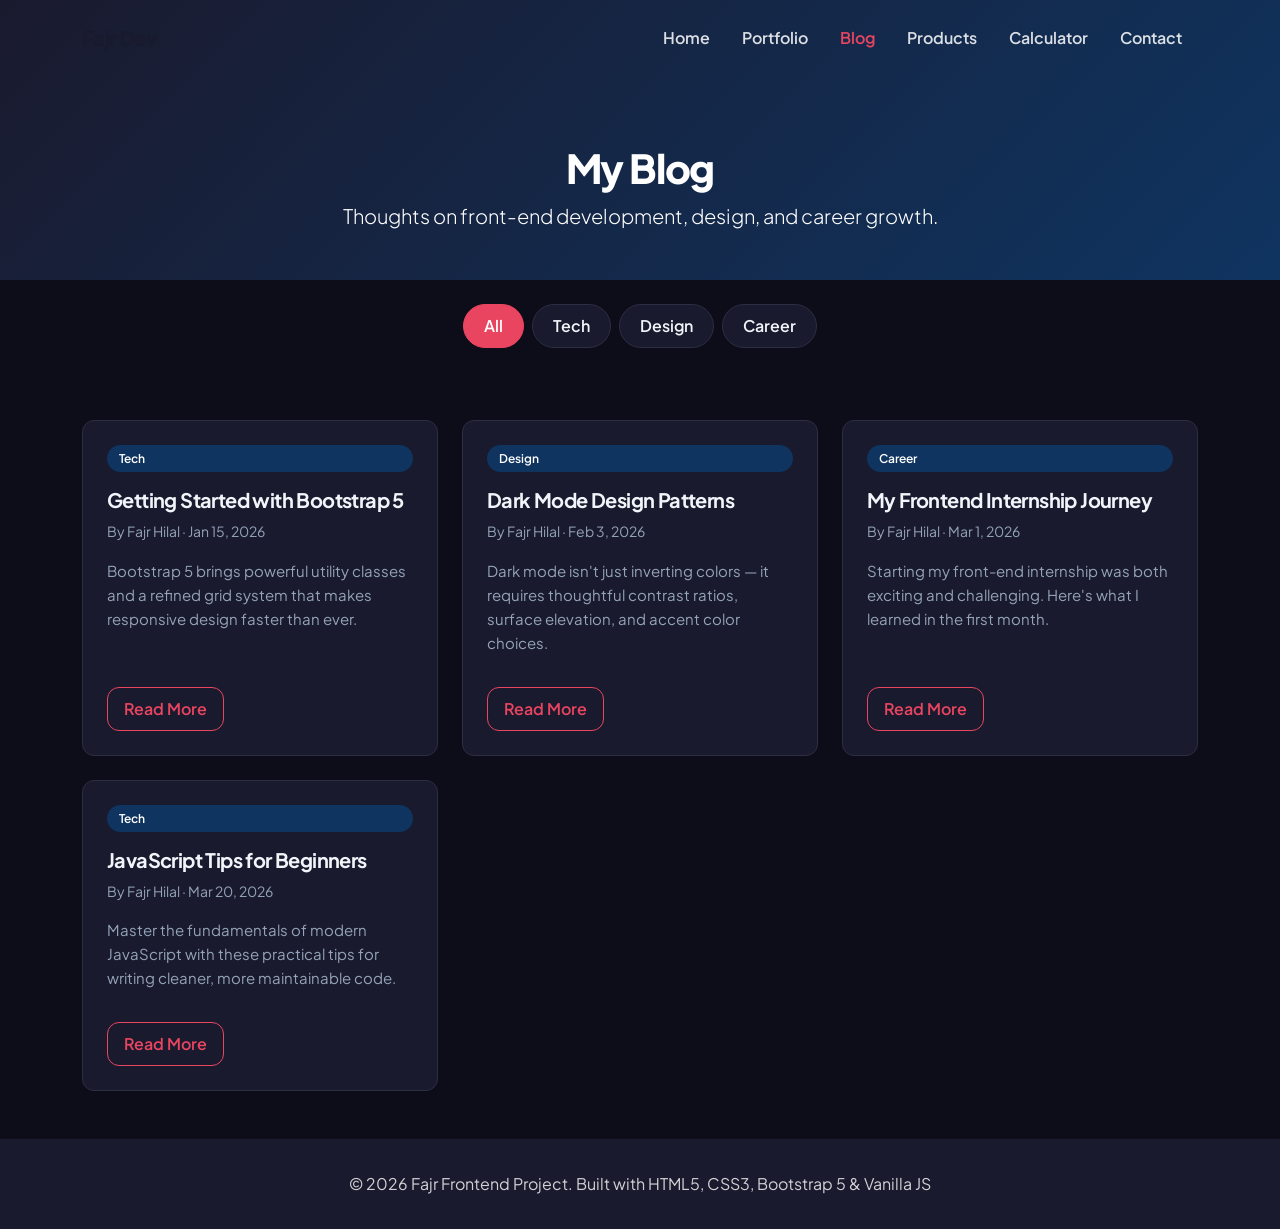
==== pages/blog.html @ ff94939b "Add complete 6-page responsive front-end internship project. Hub homepage with portfolio, blog, prod" ====
<!DOCTYPE html>
<html lang="en">
<head>
  <meta charset="UTF-8">
  <meta name="viewport" content="width=device-width, initial-scale=1.0">
  <meta name="description" content="Read articles on tech, design, and career topics from Fajr's front-end blog.">
  <title>Blog | Fajr Frontend Project</title>
  <link rel="preconnect" href="https://fonts.googleapis.com">
  <link rel="preconnect" href="https://fonts.gstatic.com" crossorigin>
  <link href="https://fonts.googleapis.com/css2?family=Plus+Jakarta+Sans:wght@400;600;700;800&family=JetBrains+Mono&display=swap" rel="stylesheet">
  <link rel="stylesheet" href="https://cdn.jsdelivr.net/npm/bootstrap@5.3.3/dist/css/bootstrap.min.css">
  <link rel="stylesheet" href="../css/style.css">
  <link rel="stylesheet" href="../css/blog.css">
</head>
<body data-theme="dark">
  <div id="loader">
    <div class="loader-spinner" role="status" aria-label="Loading"></div>
  </div>

  <header>
    <nav class="navbar navbar-expand-lg navbar-dark fixed-top navbar-scrolled">
      <div class="container">
        <a class="navbar-brand" href="../index.html">Fajr Dev</a>
        <button class="navbar-toggler" type="button" data-bs-toggle="collapse" data-bs-target="#mainNav" aria-controls="mainNav" aria-expanded="false" aria-label="Toggle navigation">
          <span class="navbar-toggler-icon"></span>
        </button>
        <div class="collapse navbar-collapse" id="mainNav">
          <ul class="navbar-nav ms-auto">
            <li class="nav-item"><a class="nav-link" href="../index.html">Home</a></li>
            <li class="nav-item"><a class="nav-link" href="portfolio.html">Portfolio</a></li>
            <li class="nav-item"><a class="nav-link" href="blog.html">Blog</a></li>
            <li class="nav-item"><a class="nav-link" href="products.html">Products</a></li>
            <li class="nav-item"><a class="nav-link" href="calculator.html">Calculator</a></li>
            <li class="nav-item"><a class="nav-link" href="contact.html">Contact</a></li>
          </ul>
        </div>
      </div>
    </nav>
  </header>

  <main>
    <!-- ─── Hero ─── -->
    <section class="blog-hero" aria-labelledby="blog-heading">
      <div class="container page-hero-offset">
        <h1 id="blog-heading">My Blog</h1>
        <p class="lead mb-0">Thoughts on front-end development, design, and career growth.</p>
      </div>
    </section>

    <!-- ─── Category Pills ─── -->
    <section aria-label="Blog categories">
      <div class="container">
        <div class="category-pills">
          <button class="category-pill active" type="button" data-category="all">All</button>
          <button class="category-pill" type="button" data-category="tech">Tech</button>
          <button class="category-pill" type="button" data-category="design">Design</button>
          <button class="category-pill" type="button" data-category="career">Career</button>
        </div>
      </div>
    </section>

    <!-- ─── Blog Grid ─── -->
    <section class="blog-section" aria-label="Blog posts">
      <div class="container">
        <div class="row row-cols-1 row-cols-md-2 row-cols-lg-3 g-4">
          <div class="col">
            <article class="blog-card" data-category="tech">
              <span class="category-badge">Tech</span>
              <h5>Getting Started with Bootstrap 5</h5>
              <p class="blog-meta">By Fajr Hilal &middot; Jan 15, 2026</p>
              <p class="excerpt">Bootstrap 5 brings powerful utility classes and a refined grid system that makes responsive design faster than ever.</p>
              <p class="full-text d-none">Bootstrap 5 brings powerful utility classes and a refined grid system that makes responsive design faster than ever. In this post, we explore the new offcanvas component, updated form controls, and how to customize Bootstrap with CSS variables. Whether you're starting a new project or migrating from Bootstrap 4, these tips will help you hit the ground running.</p>
              <button class="read-more-btn" type="button">Read More</button>
            </article>
          </div>
          <div class="col">
            <article class="blog-card" data-category="design">
              <span class="category-badge">Design</span>
              <h5>Dark Mode Design Patterns</h5>
              <p class="blog-meta">By Fajr Hilal &middot; Feb 3, 2026</p>
              <p class="excerpt">Dark mode isn't just inverting colors — it requires thoughtful contrast ratios, surface elevation, and accent color choices.</p>
              <p class="full-text d-none">Dark mode isn't just inverting colors — it requires thoughtful contrast ratios, surface elevation, and accent color choices. Learn how to use CSS custom properties for seamless theme switching, avoid pure black backgrounds, and ensure readability across all components. We'll also cover localStorage persistence and respecting the user's system preference with prefers-color-scheme.</p>
              <button class="read-more-btn" type="button">Read More</button>
            </article>
          </div>
          <div class="col">
            <article class="blog-card" data-category="career">
              <span class="category-badge">Career</span>
              <h5>My Frontend Internship Journey</h5>
              <p class="blog-meta">By Fajr Hilal &middot; Mar 1, 2026</p>
              <p class="excerpt">Starting my front-end internship was both exciting and challenging. Here's what I learned in the first month.</p>
              <p class="full-text d-none">Starting my front-end internship was both exciting and challenging. Here's what I learned in the first month: the importance of semantic HTML, writing maintainable CSS with custom properties, and debugging with browser DevTools. Building real projects like this multi-page website taught me more than any tutorial ever could. My advice? Start building, break things, and learn from every mistake.</p>
              <button class="read-more-btn" type="button">Read More</button>
            </article>
          </div>
          <div class="col">
            <article class="blog-card" data-category="tech">
              <span class="category-badge">Tech</span>
              <h5>JavaScript Tips for Beginners</h5>
              <p class="blog-meta">By Fajr Hilal &middot; Mar 20, 2026</p>
              <p class="excerpt">Master the fundamentals of modern JavaScript with these practical tips for writing cleaner, more maintainable code.</p>
              <p class="full-text d-none">Master the fundamentals of modern JavaScript with these practical tips for writing cleaner, more maintainable code. Use const and let instead of var, embrace arrow functions for concise syntax, and leverage DOMContentLoaded for safe DOM manipulation. We'll also cover event delegation, localStorage for persistence, and why you should always use 'use strict' at the top of your scripts.</p>
              <button class="read-more-btn" type="button">Read More</button>
            </article>
          </div>
        </div>
      </div>
    </section>
  </main>

  <footer class="site-footer">
    <div class="container text-center">
      <p class="mb-0">&copy; 2026 Fajr Frontend Project. Built with HTML5, CSS3, Bootstrap 5 &amp; Vanilla JS</p>
    </div>
  </footer>

  <button id="back-to-top" type="button" aria-label="Back to top">↑</button>

  <script src="https://cdn.jsdelivr.net/npm/bootstrap@5.3.3/dist/js/bootstrap.bundle.min.js"></script>
  <script src="../js/main.js"></script>
  <script src="../js/blog.js"></script>
</body>
</html>
---- css/style.css ----
/* ─── CSS Custom Properties ─── */
:root {
  --color-primary: #1A1A2E;
  --color-secondary: #16213E;
  --color-brand: #0F3460;
  --color-accent: #E94560;
  --color-bg: #F4F6FB;
  --color-surface: #FFFFFF;
  --color-border: #E2E8F0;
  --color-text: #1E293B;
  --color-muted: #64748B;
  --font-sans: 'Plus Jakarta Sans', sans-serif;
  --font-mono: 'JetBrains Mono', monospace;
  --radius-md: 12px;
  --shadow-md: 0 4px 16px rgba(0, 0, 0, 0.12);
  --transition: 0.25s cubic-bezier(0.4, 0, 0.2, 1);
  --spacing-xs: 0.5rem;
  --spacing-sm: 1rem;
  --spacing-md: 1.5rem;
  --spacing-lg: 2rem;
  --spacing-xl: 3rem;
}

/* ─── Dark Theme ─── */
body[data-theme='dark'] {
  --color-bg: #0D0D1A;
  --color-surface: #1A1A2E;
  --color-border: #2D2D44;
  --color-text: #F1F5F9;
  --color-muted: #94A3B8;
}

/* ─── Base ─── */
*,
*::before,
*::after {
  box-sizing: border-box;
}

html {
  scroll-behavior: smooth;
}

body {
  font-family: var(--font-sans);
  background-color: var(--color-bg);
  color: var(--color-text);
  line-height: 1.6;
  min-height: 100vh;
  display: flex;
  flex-direction: column;
  transition: background-color var(--transition), color var(--transition);
}

h1,
h2,
h3,
h4,
h5,
h6 {
  letter-spacing: -0.03em;
  font-weight: 700;
}

h1 {
  font-weight: 800;
}

main {
  flex: 1;
}

a {
  color: var(--color-accent);
  text-decoration: none;
  transition: color var(--transition);
}

a:hover {
  color: var(--color-brand);
}

img {
  max-width: 100%;
  height: auto;
}

/* ─── Loader ─── */
#loader {
  position: fixed;
  inset: 0;
  z-index: 9999;
  display: flex;
  align-items: center;
  justify-content: center;
  background-color: var(--color-primary);
  transition: opacity 0.6s ease;
}

#loader.fade-out {
  opacity: 0;
  pointer-events: none;
}

.loader-spinner {
  width: 48px;
  height: 48px;
  border: 4px solid rgba(255, 255, 255, 0.2);
  border-top-color: var(--color-accent);
  border-radius: 50%;
  animation: spin 0.8s linear infinite;
}

@keyframes spin {
  to {
    transform: rotate(360deg);
  }
}

/* ─── Navbar ─── */
.navbar {
  background-color: transparent;
  padding: var(--spacing-sm) 0;
  transition: background-color var(--transition), box-shadow var(--transition);
}

.navbar-scrolled {
  background: var(--color-primary) !important;
  box-shadow: var(--shadow-md);
}

.navbar-brand {
  font-weight: 800;
  letter-spacing: -0.03em;
  color: var(--color-surface) !important;
  font-size: 1.25rem;
}

.navbar .nav-link {
  color: rgba(255, 255, 255, 0.85) !important;
  font-weight: 600;
  padding: var(--spacing-xs) var(--spacing-sm) !important;
  min-height: 44px;
  display: flex;
  align-items: center;
  transition: color var(--transition);
}

.navbar .nav-link:hover,
.navbar .nav-link.active {
  color: var(--color-accent) !important;
}

.navbar-toggler {
  min-width: 44px;
  min-height: 44px;
  border-color: rgba(255, 255, 255, 0.3);
}

.navbar-toggler-icon {
  filter: invert(1);
}

/* ─── Glass Card ─── */
.glass-card {
  background: rgba(255, 255, 255, 0.08);
  backdrop-filter: blur(12px);
  -webkit-backdrop-filter: blur(12px);
  border: 1px solid rgba(255, 255, 255, 0.12);
  border-radius: var(--radius-md);
  box-shadow: var(--shadow-md);
  transition: transform var(--transition), box-shadow var(--transition);
}

body[data-theme='light'] .glass-card {
  background: rgba(255, 255, 255, 0.75);
  border-color: var(--color-border);
}

.glass-card:hover {
  transform: translateY(-4px);
  box-shadow: 0 8px 24px rgba(0, 0, 0, 0.15);
}

/* ─── Buttons ─── */
.btn-accent {
  background-color: var(--color-accent);
  border-color: var(--color-accent);
  color: #fff;
  font-weight: 600;
  border-radius: var(--radius-md);
  padding: 0.625rem 1.5rem;
  min-height: 44px;
  transition: background-color var(--transition), transform var(--transition);
}

.btn-accent:hover {
  background-color: #d63d56;
  border-color: #d63d56;
  color: #fff;
  transform: translateY(-2px);
}

.btn-outline-light-custom {
  border: 2px solid rgba(255, 255, 255, 0.6);
  color: #fff;
  font-weight: 600;
  border-radius: var(--radius-md);
  padding: 0.625rem 1.5rem;
  min-height: 44px;
  background: transparent;
  transition: background-color var(--transition), border-color var(--transition);
}

.btn-outline-light-custom:hover {
  background-color: rgba(255, 255, 255, 0.1);
  border-color: #fff;
  color: #fff;
}

/* ─── Page Hero Offset ─── */
.page-hero-offset {
  padding-top: 6rem;
}

.portfolio-hero .container.page-hero-offset {
  padding-top: 6rem;
}

/* ─── Section ─── */
.section-padding {
  padding: var(--spacing-xl) 0;
}

.section-title {
  font-weight: 800;
  letter-spacing: -0.03em;
  margin-bottom: var(--spacing-md);
}

.section-subtitle {
  color: var(--color-muted);
  max-width: 600px;
  margin: 0 auto var(--spacing-lg);
}

/* ─── Scroll Animations ─── */
.animate-on-scroll {
  opacity: 0;
  transform: translateY(20px);
}

.animate-on-scroll.visible {
  opacity: 1;
  transform: none;
  transition: opacity 0.5s ease, transform 0.5s ease;
}

/* ─── Back to Top ─── */
#back-to-top {
  position: fixed;
  bottom: 2rem;
  right: 2rem;
  width: 44px;
  height: 44px;
  border: none;
  border-radius: 50%;
  background-color: var(--color-accent);
  color: #fff;
  font-size: 1.25rem;
  cursor: pointer;
  display: none;
  align-items: center;
  justify-content: center;
  z-index: 1000;
  box-shadow: var(--shadow-md);
  transition: opacity var(--transition), transform var(--transition);
}

#back-to-top.visible {
  display: flex;
}

#back-to-top:hover {
  transform: translateY(-3px);
}

/* ─── Footer ─── */
.site-footer {
  background-color: var(--color-primary);
  color: rgba(255, 255, 255, 0.8);
  padding: var(--spacing-lg) 0;
  margin-top: auto;
}

.site-footer a {
  color: rgba(255, 255, 255, 0.8);
  transition: color var(--transition);
}

.site-footer a:hover {
  color: var(--color-accent);
}

.footer-social-link {
  display: inline-flex;
  align-items: center;
  justify-content: center;
  width: 44px;
  height: 44px;
  border-radius: 50%;
  background: rgba(255, 255, 255, 0.1);
  transition: background-color var(--transition), transform var(--transition);
}

.footer-social-link:hover {
  background-color: var(--color-accent);
  transform: translateY(-2px);
  color: #fff;
}

/* ─── Homepage Hero ─── */
.home-hero {
  min-height: 100vh;
  display: flex;
  align-items: center;
  justify-content: center;
  text-align: center;
  background: linear-gradient(135deg, var(--color-primary) 0%, var(--color-secondary) 50%, var(--color-brand) 100%);
  color: #fff;
  padding: var(--spacing-xl) var(--spacing-sm);
}

.home-hero h1 {
  font-size: clamp(2rem, 5vw, 3.5rem);
  margin-bottom: var(--spacing-sm);
}

.home-hero .lead {
  font-size: clamp(1rem, 2.5vw, 1.25rem);
  opacity: 0.9;
  max-width: 600px;
  margin: 0 auto var(--spacing-lg);
}

.hero-cta-group {
  display: flex;
  flex-wrap: wrap;
  gap: var(--spacing-sm);
  justify-content: center;
}

/* ─── Overview Cards ─── */
.overview-icon {
  width: 56px;
  height: 56px;
  display: flex;
  align-items: center;
  justify-content: center;
  background: var(--color-accent);
  color: #fff;
  border-radius: var(--radius-md);
  font-size: 1.5rem;
  margin-bottom: var(--spacing-sm);
}

/* ─── Page Grid Cards ─── */
.page-card {
  background: var(--color-surface);
  border: 1px solid var(--color-border);
  border-radius: var(--radius-md);
  padding: var(--spacing-md);
  height: 100%;
  display: flex;
  flex-direction: column;
  transition: transform var(--transition), box-shadow var(--transition);
}

.page-card:hover {
  transform: translateY(-4px);
  box-shadow: var(--shadow-md);
}

.page-card-icon {
  font-size: 2rem;
  margin-bottom: var(--spacing-sm);
}

.page-card .btn {
  margin-top: auto;
}

/* ─── CTA Strip ─── */
.cta-strip {
  background-color: var(--color-accent);
  color: #fff;
  padding: var(--spacing-xl) var(--spacing-sm);
  text-align: center;
}

.cta-strip h2 {
  font-weight: 800;
  letter-spacing: -0.03em;
  margin-bottom: var(--spacing-sm);
}

.cta-strip .btn {
  background: #fff;
  color: var(--color-accent);
  font-weight: 700;
  border: none;
  border-radius: var(--radius-md);
  padding: 0.75rem 2rem;
  min-height: 44px;
  transition: transform var(--transition);
}

.cta-strip .btn:hover {
  transform: translateY(-2px);
  background: #fff;
  color: var(--color-accent);
}

/* ─── Theme Toggle ─── */
#theme-toggle {
  min-width: 44px;
  min-height: 44px;
  border: 1px solid rgba(255, 255, 255, 0.3);
  background: transparent;
  color: #fff;
  border-radius: var(--radius-md);
  cursor: pointer;
  font-size: 1.25rem;
  transition: background-color var(--transition);
}

#theme-toggle:hover {
  background: rgba(255, 255, 255, 0.1);
}

/* ─── Cart Badge ─── */
.cart-icon-btn {
  position: relative;
  min-width: 44px;
  min-height: 44px;
  display: flex;
  align-items: center;
  justify-content: center;
  background: transparent;
  border: none;
  color: #fff;
  font-size: 1.25rem;
  cursor: default;
}

#cart-count {
  position: absolute;
  top: 0;
  right: 0;
  background: var(--color-accent);
  color: #fff;
  font-size: 0.7rem;
  font-weight: 700;
  width: 20px;
  height: 20px;
  border-radius: 50%;
  display: flex;
  align-items: center;
  justify-content: center;
}
---- css/blog.css ----
/* ─── Blog Hero ─── */
.blog-hero {
  padding: var(--spacing-xl) 0;
  text-align: center;
  background: linear-gradient(135deg, var(--color-primary), var(--color-brand));
  color: #fff;
}

.blog-hero h1 {
  font-weight: 800;
  letter-spacing: -0.03em;
}

/* ─── Category Pills ─── */
.category-pills {
  display: flex;
  flex-wrap: wrap;
  gap: var(--spacing-xs);
  justify-content: center;
  padding: var(--spacing-md) 0;
}

.category-pill {
  padding: 0.5rem 1.25rem;
  border: 1px solid var(--color-border);
  border-radius: 999px;
  background: var(--color-surface);
  color: var(--color-text);
  font-weight: 600;
  cursor: pointer;
  min-height: 44px;
  transition: background-color var(--transition), color var(--transition), border-color var(--transition);
}

.category-pill:hover {
  border-color: var(--color-accent);
  color: var(--color-accent);
}

.category-pill.active {
  background-color: var(--color-accent);
  border-color: var(--color-accent);
  color: #fff;
}

/* ─── Blog Grid ─── */
.blog-section {
  padding: var(--spacing-xl) 0;
}

.blog-card {
  background: var(--color-surface);
  border: 1px solid var(--color-border);
  border-radius: var(--radius-md);
  padding: var(--spacing-md);
  height: 100%;
  display: flex;
  flex-direction: column;
  transition: transform var(--transition), box-shadow var(--transition);
}

.blog-card:hover {
  transform: translateY(-4px);
  box-shadow: var(--shadow-md);
}

.blog-card.hidden {
  display: none;
}

.category-badge {
  display: inline-block;
  padding: 0.25rem 0.75rem;
  background: var(--color-brand);
  color: #fff;
  border-radius: 999px;
  font-size: 0.75rem;
  font-weight: 600;
  text-transform: capitalize;
  margin-bottom: var(--spacing-sm);
}

.blog-card h5 {
  font-weight: 700;
  letter-spacing: -0.03em;
}

.blog-meta {
  color: var(--color-muted);
  font-size: 0.875rem;
  margin-bottom: var(--spacing-sm);
}

.blog-card .excerpt,
.blog-card .full-text {
  color: var(--color-muted);
  font-size: 0.9375rem;
  flex: 1;
}

.read-more-btn {
  align-self: flex-start;
  margin-top: var(--spacing-sm);
  background: transparent;
  border: 1px solid var(--color-accent);
  color: var(--color-accent);
  padding: 0.5rem 1rem;
  border-radius: var(--radius-md);
  font-weight: 600;
  cursor: pointer;
  min-height: 44px;
  transition: background-color var(--transition), color var(--transition);
}

.read-more-btn:hover {
  background: var(--color-accent);
  color: #fff;
}
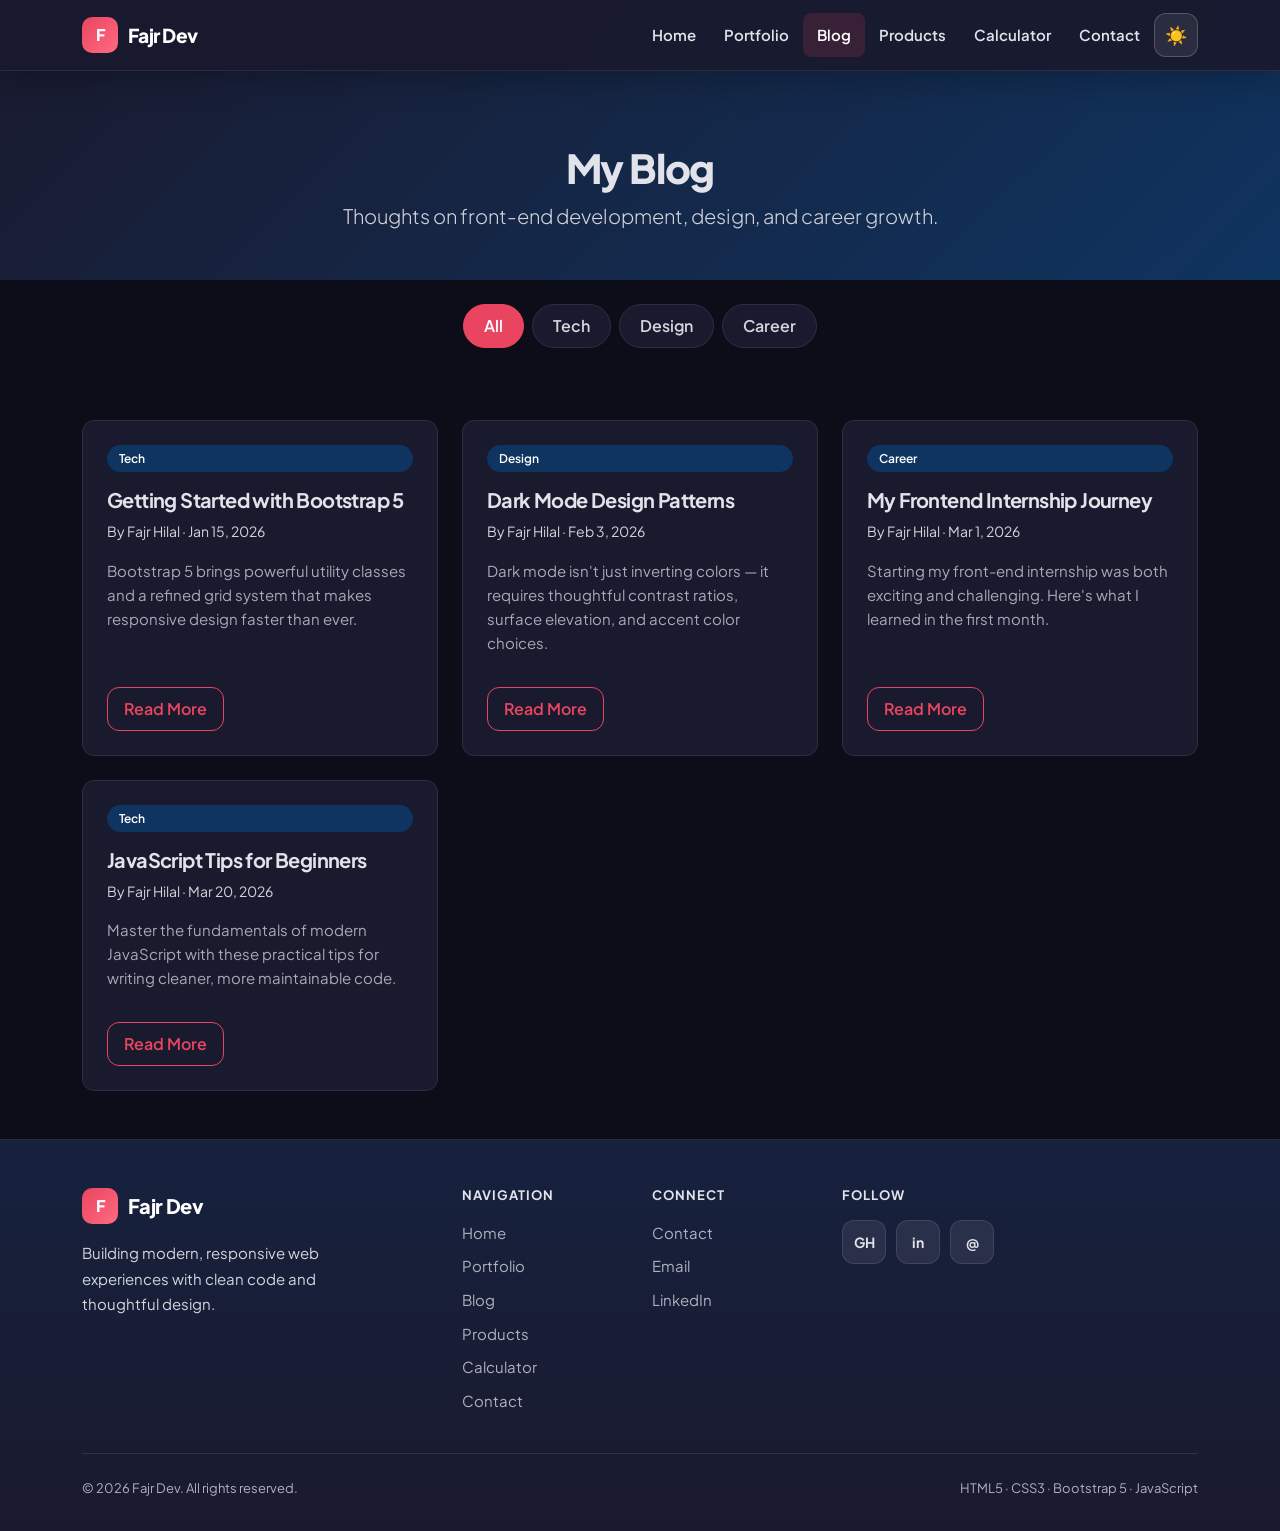
==== commit 01932d71: "Polish header, footer, mobile nav, and product images. Redesign navbar with glass effect and animate" ====
--- a/pages/blog.html
+++ b/pages/blog.html
@@ -17,15 +17,25 @@
     <div class="loader-spinner" role="status" aria-label="Loading"></div>
   </div>
 
-  <header>
-    <nav class="navbar navbar-expand-lg navbar-dark fixed-top navbar-scrolled">
-      <div class="container">
-        <a class="navbar-brand" href="../index.html">Fajr Dev</a>
-        <button class="navbar-toggler" type="button" data-bs-toggle="collapse" data-bs-target="#mainNav" aria-controls="mainNav" aria-expanded="false" aria-label="Toggle navigation">
-          <span class="navbar-toggler-icon"></span>
-        </button>
+  <header class="site-header">
+    <nav class="navbar navbar-expand-lg navbar-dark fixed-top navbar-solid" id="main-navbar">
+      <div class="container navbar-container">
+        <a class="navbar-brand" href="../index.html">
+          <span class="brand-mark" aria-hidden="true">F</span>
+          <span class="brand-text">Fajr Dev</span>
+        </a>
+        <div class="navbar-toolbar">
+          <button id="theme-toggle" class="theme-toggle-btn" type="button" aria-label="Switch to light mode">
+            <span class="theme-icon" aria-hidden="true">☀️</span>
+          </button>
+          <button class="custom-toggler" type="button" data-bs-toggle="collapse" data-bs-target="#mainNav" aria-controls="mainNav" aria-expanded="false" aria-label="Toggle navigation">
+            <span class="toggler-bar"></span>
+            <span class="toggler-bar"></span>
+            <span class="toggler-bar"></span>
+          </button>
+        </div>
         <div class="collapse navbar-collapse" id="mainNav">
-          <ul class="navbar-nav ms-auto">
+          <ul class="navbar-nav ms-lg-auto">
             <li class="nav-item"><a class="nav-link" href="../index.html">Home</a></li>
             <li class="nav-item"><a class="nav-link" href="portfolio.html">Portfolio</a></li>
             <li class="nav-item"><a class="nav-link" href="blog.html">Blog</a></li>
@@ -109,8 +119,48 @@
   </main>
 
   <footer class="site-footer">
-    <div class="container text-center">
-      <p class="mb-0">&copy; 2026 Fajr Frontend Project. Built with HTML5, CSS3, Bootstrap 5 &amp; Vanilla JS</p>
+    <div class="container">
+      <div class="row g-4">
+        <div class="col-lg-4 col-md-6">
+          <a href="../index.html" class="footer-brand">
+            <span class="brand-mark" aria-hidden="true">F</span>
+            Fajr Dev
+          </a>
+          <p class="footer-tagline">Building modern, responsive web experiences with clean code and thoughtful design.</p>
+        </div>
+        <div class="col-lg-2 col-md-3 col-6">
+          <h3 class="footer-title">Navigation</h3>
+          <ul class="footer-links">
+            <li><a href="../index.html">Home</a></li>
+            <li><a href="portfolio.html">Portfolio</a></li>
+            <li><a href="blog.html">Blog</a></li>
+            <li><a href="products.html">Products</a></li>
+            <li><a href="calculator.html">Calculator</a></li>
+            <li><a href="contact.html">Contact</a></li>
+          </ul>
+        </div>
+        <div class="col-lg-2 col-md-3 col-6">
+          <h3 class="footer-title">Connect</h3>
+          <ul class="footer-links">
+            <li><a href="contact.html">Contact</a></li>
+            <li><a href="mailto:fajr@example.com">Email</a></li>
+            <li><a href="https://linkedin.com" target="_blank" rel="noopener noreferrer">LinkedIn</a></li>
+          </ul>
+        </div>
+        <div class="col-lg-4 col-md-12">
+          <h3 class="footer-title">Follow</h3>
+          <div class="footer-social">
+            <a href="https://github.com/Fajr-9/internship-Quick-" class="footer-social-link" target="_blank" rel="noopener noreferrer" aria-label="GitHub">GH</a>
+            <a href="https://linkedin.com" class="footer-social-link" target="_blank" rel="noopener noreferrer" aria-label="LinkedIn">in</a>
+            <a href="mailto:fajr@example.com" class="footer-social-link" aria-label="Email">@</a>
+          </div>
+        </div>
+      </div>
+      <div class="footer-divider"></div>
+      <div class="footer-bottom">
+        <span>&copy; 2026 Fajr Dev. All rights reserved.</span>
+        <span>HTML5 · CSS3 · Bootstrap 5 · JavaScript</span>
+      </div>
     </div>
   </footer>
 
--- a/css/style.css
+++ b/css/style.css
@@ -9,6 +9,8 @@
   --color-border: #E2E8F0;
   --color-text: #1E293B;
   --color-muted: #64748B;
+  --color-silver: #D4D4DC;
+  --color-silver-muted: #A8A8B8;
   --font-sans: 'Plus Jakarta Sans', sans-serif;
   --font-mono: 'JetBrains Mono', monospace;
   --radius-md: 12px;
@@ -26,8 +28,10 @@
   --color-bg: #0D0D1A;
   --color-surface: #1A1A2E;
   --color-border: #2D2D44;
-  --color-text: #F1F5F9;
-  --color-muted: #94A3B8;
+  --color-text: #D4D4DC;
+  --color-muted: #A8A8B8;
+  --color-silver: #E2E2EA;
+  --color-silver-muted: #B0B0BE;
 }
 
 /* ─── Base ─── */
@@ -66,6 +70,25 @@
   font-weight: 800;
 }
 
+body[data-theme='dark'] h1,
+body[data-theme='dark'] h2,
+body[data-theme='dark'] h3,
+body[data-theme='dark'] h4,
+body[data-theme='dark'] h5,
+body[data-theme='dark'] h6 {
+  color: var(--color-silver);
+}
+
+body[data-theme='dark'] p,
+body[data-theme='dark'] li,
+body[data-theme='dark'] label {
+  color: var(--color-text);
+}
+
+body[data-theme='dark'] .text-muted {
+  color: var(--color-silver-muted) !important;
+}
+
 main {
   flex: 1;
 }
@@ -118,47 +141,217 @@
 }
 
 /* ─── Navbar ─── */
+.site-header {
+  position: relative;
+  z-index: 1030;
+}
+
 .navbar {
   background-color: transparent;
-  padding: var(--spacing-sm) 0;
-  transition: background-color var(--transition), box-shadow var(--transition);
-}
-
+  padding: 0.75rem 0;
+  transition: background-color var(--transition), box-shadow var(--transition), border-color var(--transition);
+}
+
+.navbar-solid,
 .navbar-scrolled {
-  background: var(--color-primary) !important;
-  box-shadow: var(--shadow-md);
+  background: rgba(26, 26, 46, 0.92) !important;
+  backdrop-filter: blur(16px);
+  -webkit-backdrop-filter: blur(16px);
+  border-bottom: 1px solid rgba(255, 255, 255, 0.08);
+  box-shadow: 0 8px 32px rgba(0, 0, 0, 0.25);
+}
+
+.navbar-container {
+  display: flex;
+  flex-wrap: wrap;
+  align-items: center;
 }
 
 .navbar-brand {
+  display: inline-flex;
+  align-items: center;
+  gap: 0.625rem;
   font-weight: 800;
   letter-spacing: -0.03em;
-  color: var(--color-surface) !important;
-  font-size: 1.25rem;
+  color: #FFFFFF !important;
+  font-size: 1.2rem;
+  transition: color var(--transition), transform var(--transition);
+}
+
+.navbar-brand:hover {
+  color: #FFFFFF !important;
+  transform: translateY(-1px);
+}
+
+.brand-mark {
+  display: inline-flex;
+  align-items: center;
+  justify-content: center;
+  width: 36px;
+  height: 36px;
+  background: linear-gradient(135deg, var(--color-accent), #ff6b81);
+  color: #fff;
+  font-weight: 800;
+  font-size: 1rem;
+  border-radius: 10px;
+  flex-shrink: 0;
+}
+
+.brand-text {
+  color: #FFFFFF;
+}
+
+.navbar-toolbar {
+  display: flex;
+  align-items: center;
+  gap: 0.5rem;
+  margin-left: auto;
+}
+
+.navbar-collapse {
+  flex-basis: 100%;
+  flex-grow: 1;
 }
 
 .navbar .nav-link {
-  color: rgba(255, 255, 255, 0.85) !important;
+  color: var(--color-silver) !important;
   font-weight: 600;
-  padding: var(--spacing-xs) var(--spacing-sm) !important;
+  font-size: 0.9375rem;
+  padding: 0.625rem 1rem !important;
   min-height: 44px;
   display: flex;
   align-items: center;
-  transition: color var(--transition);
-}
-
-.navbar .nav-link:hover,
+  border-radius: 8px;
+  transition: color var(--transition), background-color var(--transition);
+}
+
+.navbar .nav-link:hover {
+  color: #FFFFFF !important;
+  background-color: rgba(255, 255, 255, 0.06);
+}
+
 .navbar .nav-link.active {
-  color: var(--color-accent) !important;
-}
-
-.navbar-toggler {
-  min-width: 44px;
-  min-height: 44px;
-  border-color: rgba(255, 255, 255, 0.3);
-}
-
-.navbar-toggler-icon {
-  filter: invert(1);
+  color: #FFFFFF !important;
+  background-color: rgba(233, 69, 96, 0.15);
+}
+
+.navbar-nav {
+  padding: 0.75rem 0;
+}
+
+/* ─── Custom Toggler ─── */
+.custom-toggler {
+  display: flex;
+  flex-direction: column;
+  justify-content: center;
+  align-items: center;
+  gap: 5px;
+  width: 44px;
+  height: 44px;
+  padding: 0;
+  border: 1px solid rgba(255, 255, 255, 0.2);
+  border-radius: var(--radius-md);
+  background: rgba(255, 255, 255, 0.08);
+  cursor: pointer;
+  transition: background-color var(--transition), border-color var(--transition);
+}
+
+.custom-toggler:hover {
+  background: rgba(255, 255, 255, 0.14);
+  border-color: rgba(255, 255, 255, 0.35);
+}
+
+.custom-toggler:focus-visible {
+  outline: 2px solid var(--color-accent);
+  outline-offset: 2px;
+}
+
+.toggler-bar {
+  display: block;
+  width: 20px;
+  height: 2px;
+  background-color: #FFFFFF;
+  border-radius: 2px;
+  transition: transform var(--transition), opacity var(--transition);
+}
+
+.custom-toggler.is-open .toggler-bar:nth-child(1) {
+  transform: translateY(7px) rotate(45deg);
+}
+
+.custom-toggler.is-open .toggler-bar:nth-child(2) {
+  opacity: 0;
+}
+
+.custom-toggler.is-open .toggler-bar:nth-child(3) {
+  transform: translateY(-7px) rotate(-45deg);
+}
+
+/* ─── Theme Toggle ─── */
+.theme-toggle-btn {
+  display: inline-flex;
+  align-items: center;
+  justify-content: center;
+  width: 44px;
+  height: 44px;
+  border: 1px solid rgba(255, 255, 255, 0.2);
+  background: rgba(255, 255, 255, 0.08);
+  color: #fff;
+  border-radius: var(--radius-md);
+  cursor: pointer;
+  font-size: 1.125rem;
+  flex-shrink: 0;
+  transition: background-color var(--transition), border-color var(--transition), transform var(--transition);
+}
+
+.theme-toggle-btn:hover {
+  background: rgba(255, 255, 255, 0.14);
+  border-color: rgba(255, 255, 255, 0.35);
+  transform: scale(1.05);
+}
+
+.theme-toggle-btn:focus-visible {
+  outline: 2px solid var(--color-accent);
+  outline-offset: 2px;
+}
+
+@media (min-width: 992px) {
+  .custom-toggler {
+    display: none;
+  }
+
+  .navbar-toolbar {
+    margin-left: 0;
+    order: 3;
+  }
+
+  .navbar-collapse {
+    flex-basis: auto;
+    flex-grow: 1;
+    order: 2;
+  }
+
+  .navbar-nav {
+    padding: 0;
+  }
+
+  .navbar .nav-link {
+    padding: 0.5rem 0.875rem !important;
+  }
+}
+
+@media (max-width: 991.98px) {
+  .navbar-collapse {
+    margin-top: 0.75rem;
+    padding: 0.5rem;
+    background: rgba(15, 15, 30, 0.6);
+    border: 1px solid rgba(255, 255, 255, 0.08);
+    border-radius: var(--radius-md);
+  }
+
+  .navbar .nav-link {
+    padding: 0.75rem 1rem !important;
+  }
 }
 
 /* ─── Glass Card ─── */
@@ -175,6 +368,14 @@
 body[data-theme='light'] .glass-card {
   background: rgba(255, 255, 255, 0.75);
   border-color: var(--color-border);
+}
+
+body[data-theme='dark'] .glass-card {
+  color: var(--color-text);
+}
+
+body[data-theme='dark'] .glass-card h3 {
+  color: var(--color-silver);
 }
 
 .glass-card:hover {
@@ -287,19 +488,70 @@
 
 /* ─── Footer ─── */
 .site-footer {
-  background-color: var(--color-primary);
-  color: rgba(255, 255, 255, 0.8);
-  padding: var(--spacing-lg) 0;
+  background: linear-gradient(180deg, var(--color-secondary) 0%, var(--color-primary) 100%);
+  color: var(--color-silver-muted);
+  padding: var(--spacing-xl) 0 var(--spacing-lg);
   margin-top: auto;
-}
-
-.site-footer a {
-  color: rgba(255, 255, 255, 0.8);
-  transition: color var(--transition);
-}
-
-.site-footer a:hover {
+  border-top: 1px solid rgba(255, 255, 255, 0.08);
+}
+
+.footer-brand {
+  display: inline-flex;
+  align-items: center;
+  gap: 0.625rem;
+  font-weight: 800;
+  font-size: 1.25rem;
+  color: #FFFFFF !important;
+  margin-bottom: var(--spacing-sm);
+  letter-spacing: -0.03em;
+}
+
+.footer-brand:hover {
+  color: #FFFFFF !important;
+}
+
+.footer-tagline {
+  color: var(--color-silver-muted);
+  font-size: 0.9375rem;
+  line-height: 1.7;
+  max-width: 280px;
+  margin-bottom: 0;
+}
+
+.footer-title {
+  font-size: 0.8125rem;
+  font-weight: 700;
+  text-transform: uppercase;
+  letter-spacing: 0.08em;
+  color: var(--color-silver);
+  margin-bottom: var(--spacing-sm);
+}
+
+.footer-links {
+  list-style: none;
+  padding: 0;
+  margin: 0;
+}
+
+.footer-links li {
+  margin-bottom: 0.5rem;
+}
+
+.footer-links a {
+  color: var(--color-silver-muted);
+  font-size: 0.9375rem;
+  transition: color var(--transition), padding-left var(--transition);
+}
+
+.footer-links a:hover {
   color: var(--color-accent);
+  padding-left: 4px;
+}
+
+.footer-social {
+  display: flex;
+  gap: 0.625rem;
+  flex-wrap: wrap;
 }
 
 .footer-social-link {
@@ -308,15 +560,43 @@
   justify-content: center;
   width: 44px;
   height: 44px;
-  border-radius: 50%;
-  background: rgba(255, 255, 255, 0.1);
-  transition: background-color var(--transition), transform var(--transition);
+  border-radius: var(--radius-md);
+  background: rgba(255, 255, 255, 0.08);
+  border: 1px solid rgba(255, 255, 255, 0.1);
+  color: var(--color-silver);
+  font-weight: 700;
+  font-size: 0.875rem;
+  transition: background-color var(--transition), transform var(--transition), border-color var(--transition), color var(--transition);
 }
 
 .footer-social-link:hover {
   background-color: var(--color-accent);
-  transform: translateY(-2px);
-  color: #fff;
+  border-color: var(--color-accent);
+  transform: translateY(-3px);
+  color: #fff;
+}
+
+.footer-divider {
+  height: 1px;
+  background: rgba(255, 255, 255, 0.1);
+  margin: var(--spacing-lg) 0 var(--spacing-md);
+}
+
+.footer-bottom {
+  display: flex;
+  flex-direction: column;
+  gap: 0.375rem;
+  text-align: center;
+  font-size: 0.8125rem;
+  color: var(--color-silver-muted);
+}
+
+@media (min-width: 768px) {
+  .footer-bottom {
+    flex-direction: row;
+    justify-content: space-between;
+    text-align: left;
+  }
 }
 
 /* ─── Homepage Hero ─── */
@@ -373,7 +653,12 @@
   height: 100%;
   display: flex;
   flex-direction: column;
+  color: var(--color-text);
   transition: transform var(--transition), box-shadow var(--transition);
+}
+
+body[data-theme='dark'] .page-card h3 {
+  color: var(--color-silver);
 }
 
 .page-card:hover {
@@ -388,54 +673,6 @@
 
 .page-card .btn {
   margin-top: auto;
-}
-
-/* ─── CTA Strip ─── */
-.cta-strip {
-  background-color: var(--color-accent);
-  color: #fff;
-  padding: var(--spacing-xl) var(--spacing-sm);
-  text-align: center;
-}
-
-.cta-strip h2 {
-  font-weight: 800;
-  letter-spacing: -0.03em;
-  margin-bottom: var(--spacing-sm);
-}
-
-.cta-strip .btn {
-  background: #fff;
-  color: var(--color-accent);
-  font-weight: 700;
-  border: none;
-  border-radius: var(--radius-md);
-  padding: 0.75rem 2rem;
-  min-height: 44px;
-  transition: transform var(--transition);
-}
-
-.cta-strip .btn:hover {
-  transform: translateY(-2px);
-  background: #fff;
-  color: var(--color-accent);
-}
-
-/* ─── Theme Toggle ─── */
-#theme-toggle {
-  min-width: 44px;
-  min-height: 44px;
-  border: 1px solid rgba(255, 255, 255, 0.3);
-  background: transparent;
-  color: #fff;
-  border-radius: var(--radius-md);
-  cursor: pointer;
-  font-size: 1.25rem;
-  transition: background-color var(--transition);
-}
-
-#theme-toggle:hover {
-  background: rgba(255, 255, 255, 0.1);
 }
 
 /* ─── Cart Badge ─── */
@@ -443,14 +680,17 @@
   position: relative;
   min-width: 44px;
   min-height: 44px;
-  display: flex;
-  align-items: center;
-  justify-content: center;
-  background: transparent;
-  border: none;
-  color: #fff;
-  font-size: 1.25rem;
+  display: inline-flex;
+  align-items: center;
+  justify-content: center;
+  background: rgba(255, 255, 255, 0.08);
+  border: 1px solid rgba(255, 255, 255, 0.2);
+  border-radius: var(--radius-md);
+  color: #fff;
+  font-size: 1.125rem;
   cursor: default;
+  flex-shrink: 0;
+  transition: background-color var(--transition), border-color var(--transition);
 }
 
 #cart-count {
--- a/css/blog.css
+++ b/css/blog.css
@@ -56,7 +56,12 @@
   height: 100%;
   display: flex;
   flex-direction: column;
+  color: var(--color-text);
   transition: transform var(--transition), box-shadow var(--transition);
+}
+
+body[data-theme='dark'] .blog-card h5 {
+  color: var(--color-silver);
 }
 
 .blog-card:hover {
